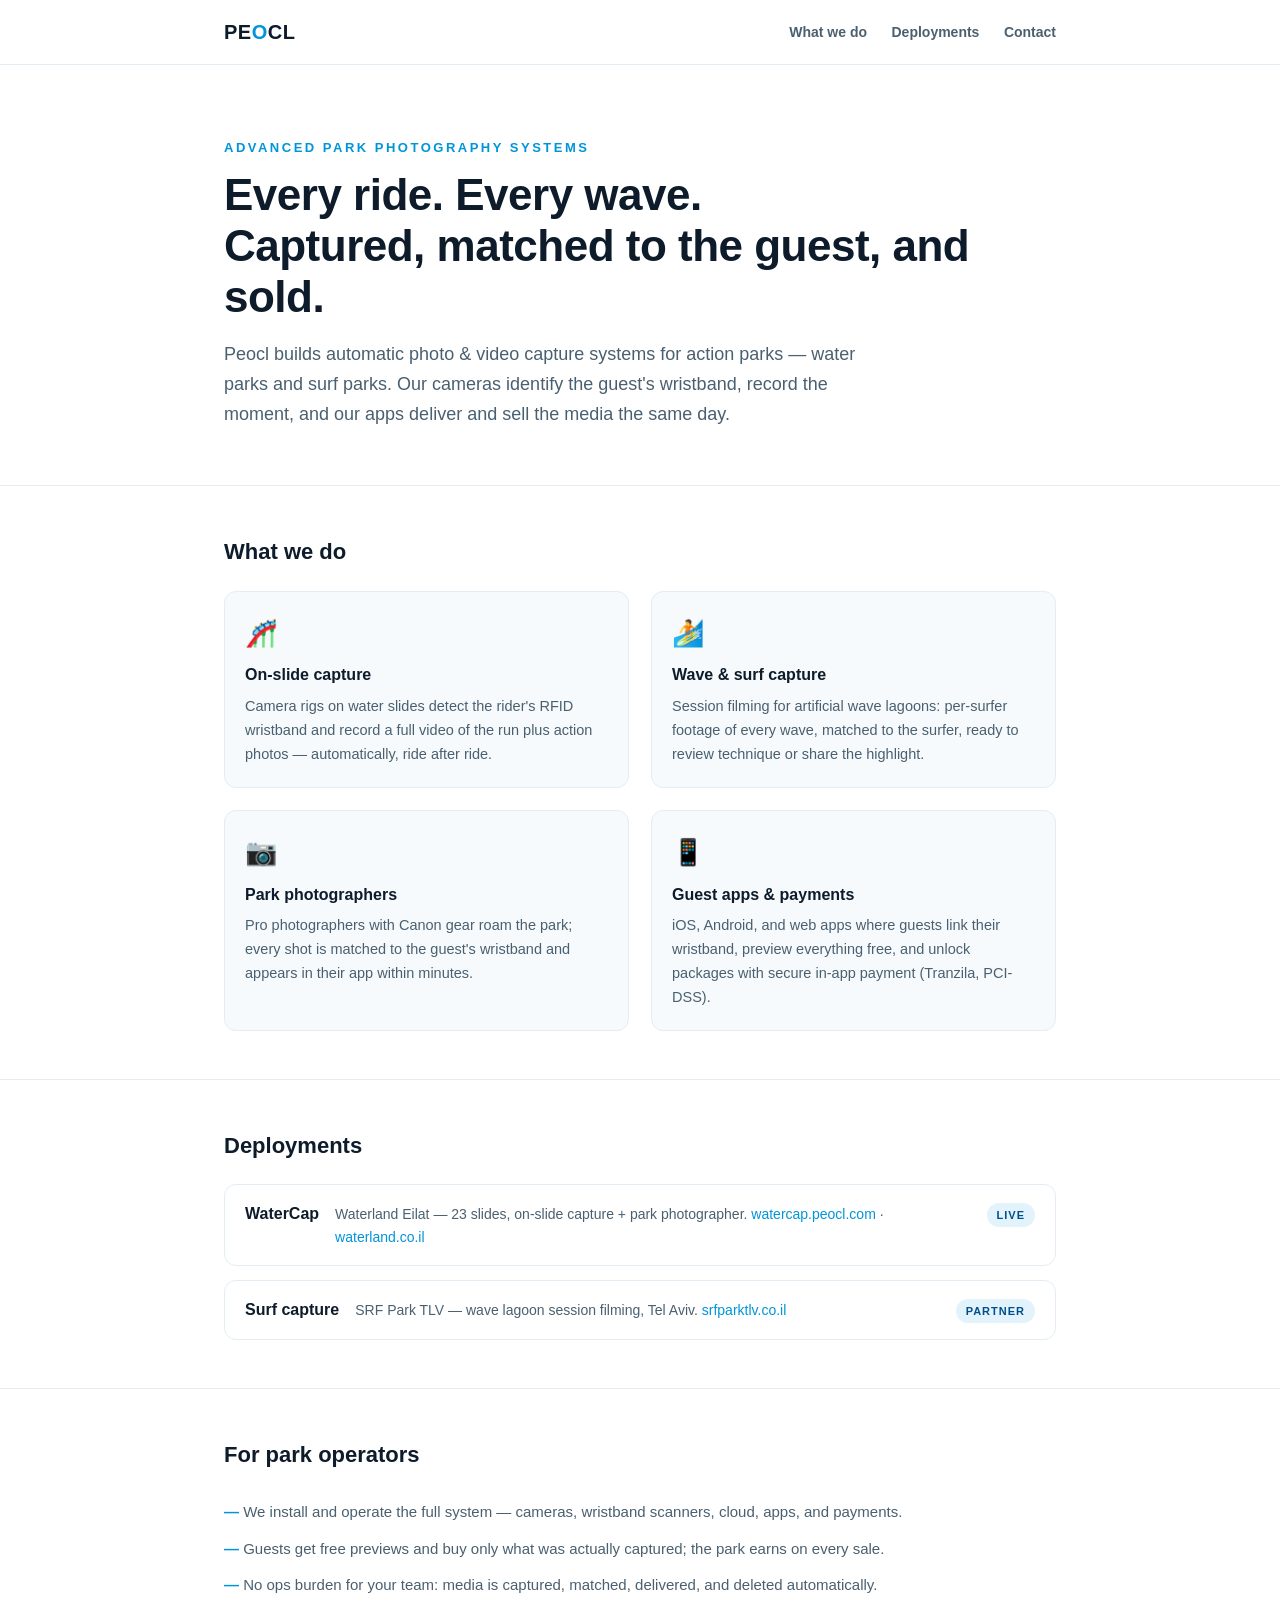
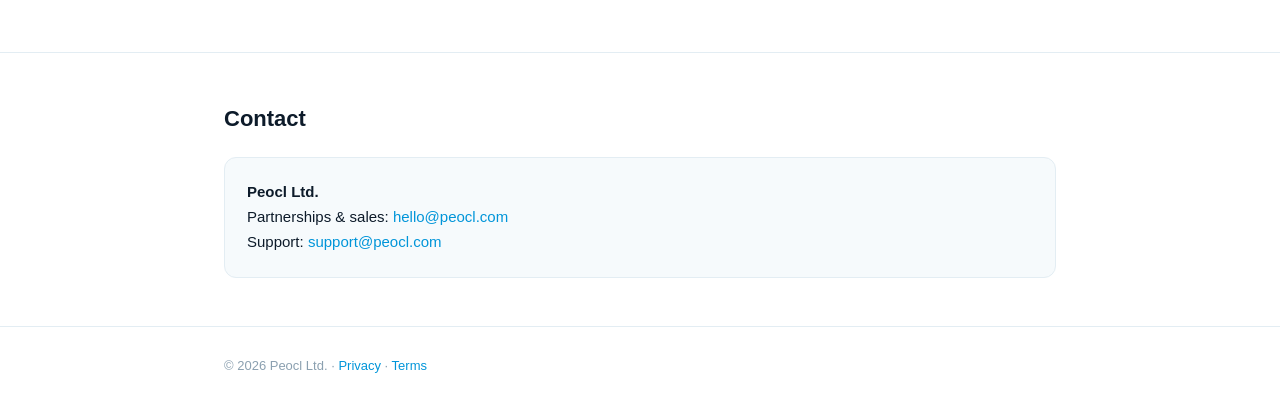
==== Peocl/index.html @ 047159e8 "Add Peocl, WaterCap, and Surfai websites Co-Authored-By: Claude Fable 5 <noreply@anthropic.com>" ====
<!doctype html>
<html lang="en">
<head>
  <meta charset="utf-8">
  <meta name="viewport" content="width=device-width, initial-scale=1.0">
  <title>Peocl — Advanced capture systems for action parks</title>
  <meta name="description" content="Peocl builds automatic photography and video capture systems for water parks and surf parks — on-slide cameras, wave capture, park photographers, and guest apps that sell the media.">
  <link rel="icon" href="data:image/svg+xml,%3Csvg xmlns='http://www.w3.org/2000/svg' viewBox='0 0 100 100'%3E%3Ctext y='.9em' font-size='90'%3E%F0%9F%93%B8%3C/text%3E%3C/svg%3E">
  <style>
    :root {
      --ink: #0d1b2a;
      --ink2: #4a6070;
      --muted: #8ba0b0;
      --accent: #0095d9;
      --accent-dark: #004f8c;
      --line: #e3edf3;
      --bg-soft: #f6fafc;
    }
    * { box-sizing: border-box; margin: 0; padding: 0; }
    body {
      font-family: -apple-system, BlinkMacSystemFont, "Segoe UI", Roboto, Arial, sans-serif;
      color: var(--ink);
      background: #fff;
      line-height: 1.65;
      -webkit-font-smoothing: antialiased;
    }
    .container { max-width: 880px; margin: 0 auto; padding: 0 24px; }
    a { color: var(--accent); text-decoration: none; }
    a:hover { text-decoration: underline; }

    header { border-bottom: 1px solid var(--line); }
    .header-inner { display: flex; align-items: center; justify-content: space-between; height: 64px; }
    .logo { font-size: 20px; font-weight: 800; letter-spacing: 0.5px; color: var(--ink); }
    .logo span { color: var(--accent); }
    nav a { color: var(--ink2); font-size: 14px; font-weight: 600; margin-left: 20px; }

    .hero { padding: 72px 0 56px; }
    .kicker {
      color: var(--accent); font-size: 13px; font-weight: 800;
      letter-spacing: 2.5px; text-transform: uppercase;
    }
    h1 { font-size: clamp(30px, 5vw, 44px); line-height: 1.15; margin: 12px 0 18px; letter-spacing: -0.5px; }
    .hero p { font-size: 18px; color: var(--ink2); max-width: 640px; }

    section { padding: 48px 0; border-top: 1px solid var(--line); }
    h2 { font-size: 22px; margin-bottom: 20px; }
    h3 { font-size: 16px; margin-bottom: 6px; }

    .grid { display: grid; grid-template-columns: 1fr 1fr; gap: 22px; }
    @media (max-width: 680px) { .grid { grid-template-columns: 1fr; } }
    .card {
      border: 1px solid var(--line); border-radius: 12px; padding: 20px;
      background: var(--bg-soft);
    }
    .card .icon { font-size: 26px; margin-bottom: 8px; }
    .card p { color: var(--ink2); font-size: 14.5px; }

    .deploy { display: flex; flex-direction: column; gap: 14px; }
    .deploy-row {
      display: flex; align-items: baseline; justify-content: space-between; gap: 16px;
      border: 1px solid var(--line); border-radius: 12px; padding: 16px 20px;
      flex-wrap: wrap;
    }
    .deploy-row strong { font-size: 16px; }
    .deploy-row .where { color: var(--ink2); font-size: 14px; flex: 1; }
    .tag {
      font-size: 11px; font-weight: 800; letter-spacing: 1px; text-transform: uppercase;
      color: var(--accent-dark); background: #e2f3fc; border-radius: 20px; padding: 3px 10px;
    }

    ul.plain { list-style: none; }
    ul.plain li { padding: 6px 0; color: var(--ink2); font-size: 15px; }
    ul.plain li::before { content: "— "; color: var(--accent); font-weight: 700; }

    .contact-box {
      background: var(--bg-soft); border: 1px solid var(--line); border-radius: 12px;
      padding: 22px; font-size: 15px;
    }

    footer { border-top: 1px solid var(--line); padding: 28px 0 40px; color: var(--muted); font-size: 13px; }
  </style>
</head>
<body>

<header>
  <div class="container header-inner">
    <div class="logo">PE<span>O</span>CL</div>
    <nav>
      <a href="#what">What we do</a>
      <a href="#deployments">Deployments</a>
      <a href="#contact">Contact</a>
    </nav>
  </div>
</header>

<div class="hero">
  <div class="container">
    <div class="kicker">Advanced park photography systems</div>
    <h1>Every ride. Every wave.<br>Captured, matched to the guest, and sold.</h1>
    <p>
      Peocl builds automatic photo &amp; video capture systems for action parks —
      water parks and surf parks. Our cameras identify the guest's wristband,
      record the moment, and our apps deliver and sell the media the same day.
    </p>
  </div>
</div>

<section id="what">
  <div class="container">
    <h2>What we do</h2>
    <div class="grid">
      <div class="card">
        <div class="icon">🎢</div>
        <h3>On-slide capture</h3>
        <p>Camera rigs on water slides detect the rider's RFID wristband and record a full video of the run plus action photos — automatically, ride after ride.</p>
      </div>
      <div class="card">
        <div class="icon">🏄</div>
        <h3>Wave &amp; surf capture</h3>
        <p>Session filming for artificial wave lagoons: per-surfer footage of every wave, matched to the surfer, ready to review technique or share the highlight.</p>
      </div>
      <div class="card">
        <div class="icon">📷</div>
        <h3>Park photographers</h3>
        <p>Pro photographers with Canon gear roam the park; every shot is matched to the guest's wristband and appears in their app within minutes.</p>
      </div>
      <div class="card">
        <div class="icon">📱</div>
        <h3>Guest apps &amp; payments</h3>
        <p>iOS, Android, and web apps where guests link their wristband, preview everything free, and unlock packages with secure in-app payment (Tranzila, PCI-DSS).</p>
      </div>
    </div>
  </div>
</section>

<section id="deployments">
  <div class="container">
    <h2>Deployments</h2>
    <div class="deploy">
      <div class="deploy-row">
        <strong>WaterCap</strong>
        <span class="where">Waterland Eilat — 23 slides, on-slide capture + park photographer. <a href="https://watercap.peocl.com/" target="_blank" rel="noopener">watercap.peocl.com</a> · <a href="https://www.waterland.co.il/" target="_blank" rel="noopener">waterland.co.il</a></span>
        <span class="tag">Live</span>
      </div>
      <div class="deploy-row">
        <strong>Surf capture</strong>
        <span class="where">SRF Park TLV — wave lagoon session filming, Tel Aviv. <a href="https://www.srfparktlv.co.il/" target="_blank" rel="noopener">srfparktlv.co.il</a></span>
        <span class="tag">Partner</span>
      </div>
    </div>
  </div>
</section>

<section>
  <div class="container">
    <h2>For park operators</h2>
    <ul class="plain">
      <li>We install and operate the full system — cameras, wristband scanners, cloud, apps, and payments.</li>
      <li>Guests get free previews and buy only what was actually captured; the park earns on every sale.</li>
      <li>No ops burden for your team: media is captured, matched, delivered, and deleted automatically.</li>
    </ul>
  </div>
</section>

<section id="contact">
  <div class="container">
    <h2>Contact</h2>
    <div class="contact-box">
      <strong>Peocl Ltd.</strong><br>
      Partnerships &amp; sales: <a href="mailto:hello@peocl.com">hello@peocl.com</a><br>
      Support: <a href="mailto:support@peocl.com">support@peocl.com</a>
    </div>
  </div>
</section>

<footer>
  <div class="container">
    © 2026 Peocl Ltd. · <a href="https://watercap.peocl.com/legal/watercap-privacy-policy-en.pdf">Privacy</a> · <a href="https://watercap.peocl.com/legal/watercap-terms-en.pdf">Terms</a>
  </div>
</footer>

</body>
</html>
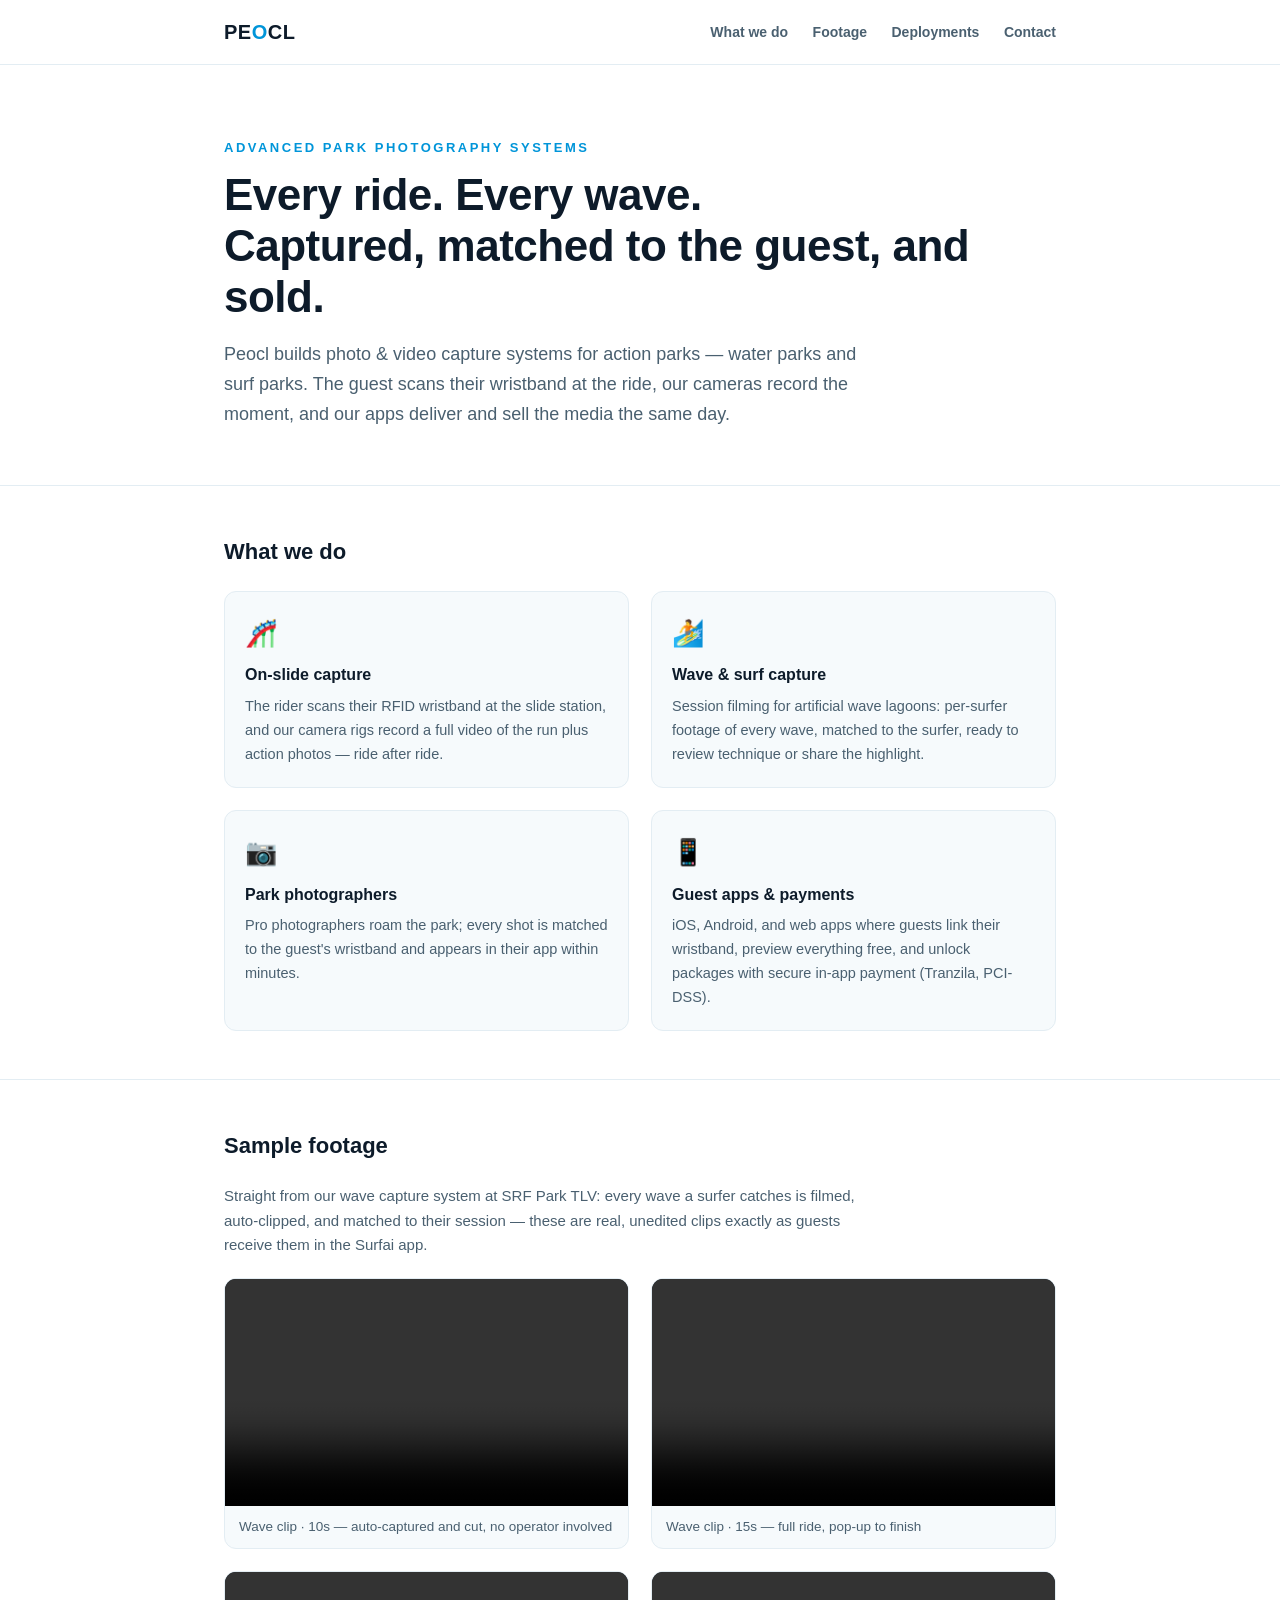
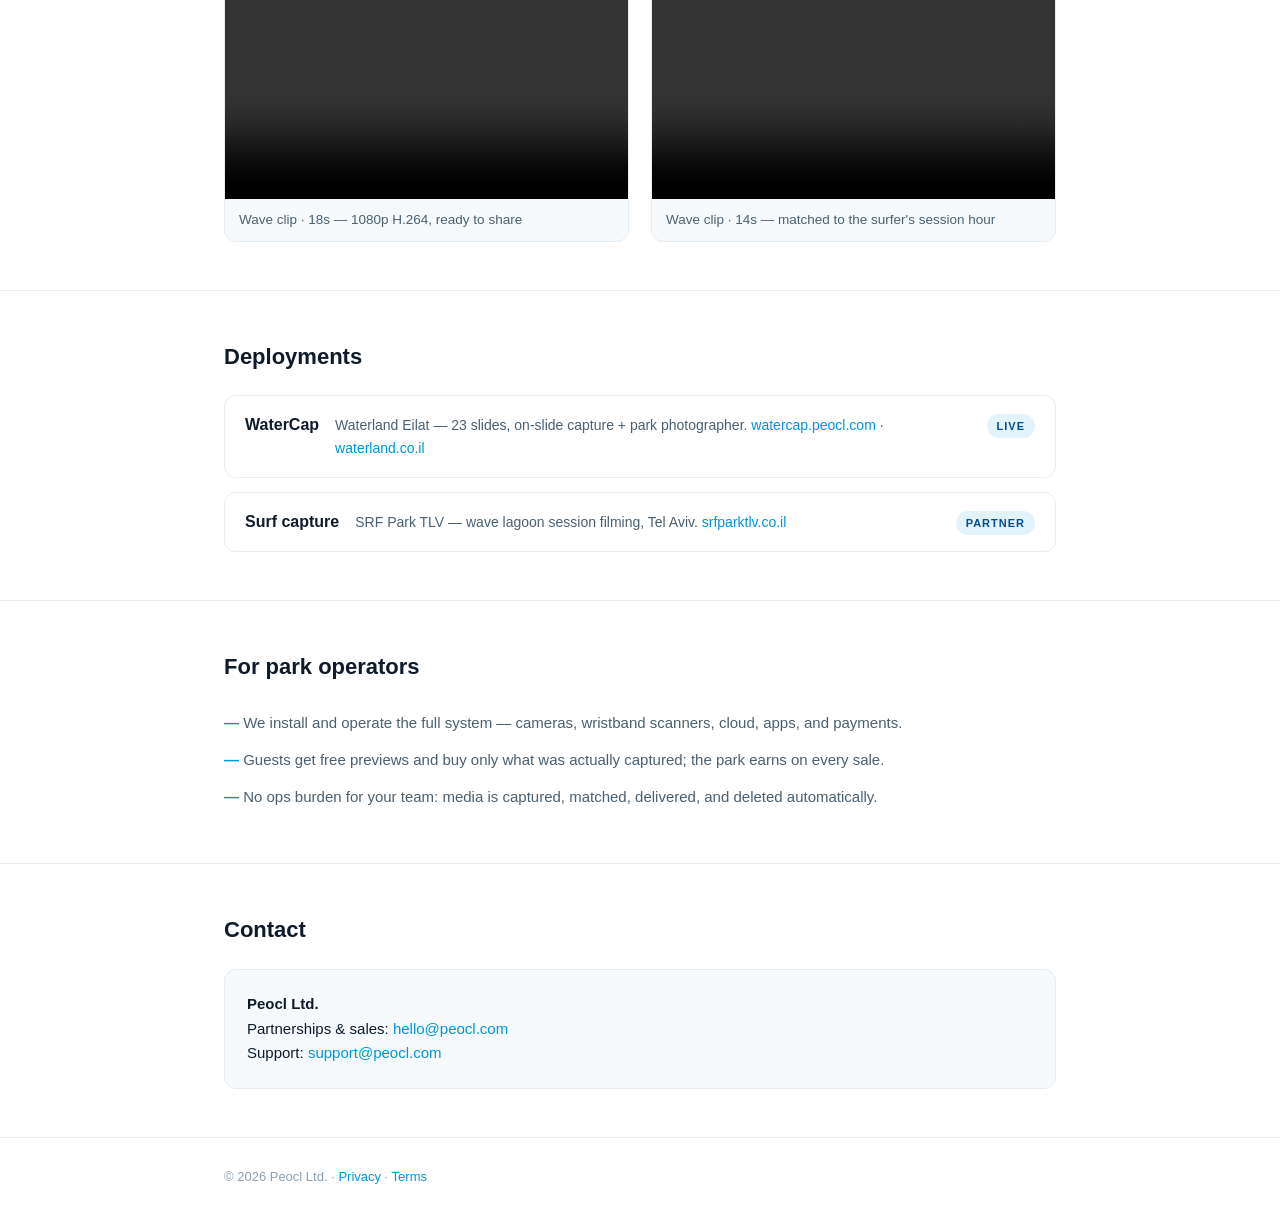
==== commit 46aa2a99: "Add wave clips, photographer gallery, and copy fixes - Surfai: real wave clip in hero phone + Sample" ====
--- a/Peocl/index.html
+++ b/Peocl/index.html
@@ -4,7 +4,7 @@
   <meta charset="utf-8">
   <meta name="viewport" content="width=device-width, initial-scale=1.0">
   <title>Peocl — Advanced capture systems for action parks</title>
-  <meta name="description" content="Peocl builds automatic photography and video capture systems for water parks and surf parks — on-slide cameras, wave capture, park photographers, and guest apps that sell the media.">
+  <meta name="description" content="Peocl builds photography and video capture systems for water parks and surf parks — on-slide cameras, wave capture, park photographers, and guest apps that sell the media.">
   <link rel="icon" href="data:image/svg+xml,%3Csvg xmlns='http://www.w3.org/2000/svg' viewBox='0 0 100 100'%3E%3Ctext y='.9em' font-size='90'%3E%F0%9F%93%B8%3C/text%3E%3C/svg%3E">
   <style>
     :root {
@@ -55,6 +55,16 @@
     .card .icon { font-size: 26px; margin-bottom: 8px; }
     .card p { color: var(--ink2); font-size: 14.5px; }
 
+    .clips { display: grid; grid-template-columns: 1fr 1fr; gap: 22px; }
+    @media (max-width: 680px) { .clips { grid-template-columns: 1fr; } }
+    .clip {
+      border: 1px solid var(--line); border-radius: 12px; overflow: hidden;
+      background: var(--bg-soft); margin: 0;
+    }
+    .clip video { width: 100%; aspect-ratio: 16/9; object-fit: cover; display: block; background: var(--ink); }
+    .clip figcaption { padding: 10px 14px; font-size: 13.5px; color: var(--ink2); }
+    .section-note { color: var(--ink2); font-size: 15px; margin-bottom: 20px; max-width: 640px; }
+
     .deploy { display: flex; flex-direction: column; gap: 14px; }
     .deploy-row {
       display: flex; align-items: baseline; justify-content: space-between; gap: 16px;
@@ -87,6 +97,7 @@
     <div class="logo">PE<span>O</span>CL</div>
     <nav>
       <a href="#what">What we do</a>
+      <a href="#footage">Footage</a>
       <a href="#deployments">Deployments</a>
       <a href="#contact">Contact</a>
     </nav>
@@ -98,9 +109,9 @@
     <div class="kicker">Advanced park photography systems</div>
     <h1>Every ride. Every wave.<br>Captured, matched to the guest, and sold.</h1>
     <p>
-      Peocl builds automatic photo &amp; video capture systems for action parks —
-      water parks and surf parks. Our cameras identify the guest's wristband,
-      record the moment, and our apps deliver and sell the media the same day.
+      Peocl builds photo &amp; video capture systems for action parks —
+      water parks and surf parks. The guest scans their wristband at the ride,
+      our cameras record the moment, and our apps deliver and sell the media the same day.
     </p>
   </div>
 </div>
@@ -112,7 +123,7 @@
       <div class="card">
         <div class="icon">🎢</div>
         <h3>On-slide capture</h3>
-        <p>Camera rigs on water slides detect the rider's RFID wristband and record a full video of the run plus action photos — automatically, ride after ride.</p>
+        <p>The rider scans their RFID wristband at the slide station, and our camera rigs record a full video of the run plus action photos — ride after ride.</p>
       </div>
       <div class="card">
         <div class="icon">🏄</div>
@@ -122,13 +133,42 @@
       <div class="card">
         <div class="icon">📷</div>
         <h3>Park photographers</h3>
-        <p>Pro photographers with Canon gear roam the park; every shot is matched to the guest's wristband and appears in their app within minutes.</p>
+        <p>Pro photographers roam the park; every shot is matched to the guest's wristband and appears in their app within minutes.</p>
       </div>
       <div class="card">
         <div class="icon">📱</div>
         <h3>Guest apps &amp; payments</h3>
         <p>iOS, Android, and web apps where guests link their wristband, preview everything free, and unlock packages with secure in-app payment (Tranzila, PCI-DSS).</p>
       </div>
+    </div>
+  </div>
+</section>
+
+<section id="footage">
+  <div class="container">
+    <h2>Sample footage</h2>
+    <p class="section-note">
+      Straight from our wave capture system at SRF Park TLV: every wave a surfer
+      catches is filmed, auto-clipped, and matched to their session — these are
+      real, unedited clips exactly as guests receive them in the Surfai app.
+    </p>
+    <div class="clips">
+      <figure class="clip">
+        <video src="media/wave-1.mp4" controls preload="metadata" playsinline></video>
+        <figcaption>Wave clip · 10s — auto-captured and cut, no operator involved</figcaption>
+      </figure>
+      <figure class="clip">
+        <video src="media/wave-2.mp4" controls preload="metadata" playsinline></video>
+        <figcaption>Wave clip · 15s — full ride, pop-up to finish</figcaption>
+      </figure>
+      <figure class="clip">
+        <video src="media/wave-3.mp4" controls preload="metadata" playsinline></video>
+        <figcaption>Wave clip · 18s — 1080p H.264, ready to share</figcaption>
+      </figure>
+      <figure class="clip">
+        <video src="media/wave-4.mp4" controls preload="metadata" playsinline></video>
+        <figcaption>Wave clip · 14s — matched to the surfer's session hour</figcaption>
+      </figure>
     </div>
   </div>
 </section>
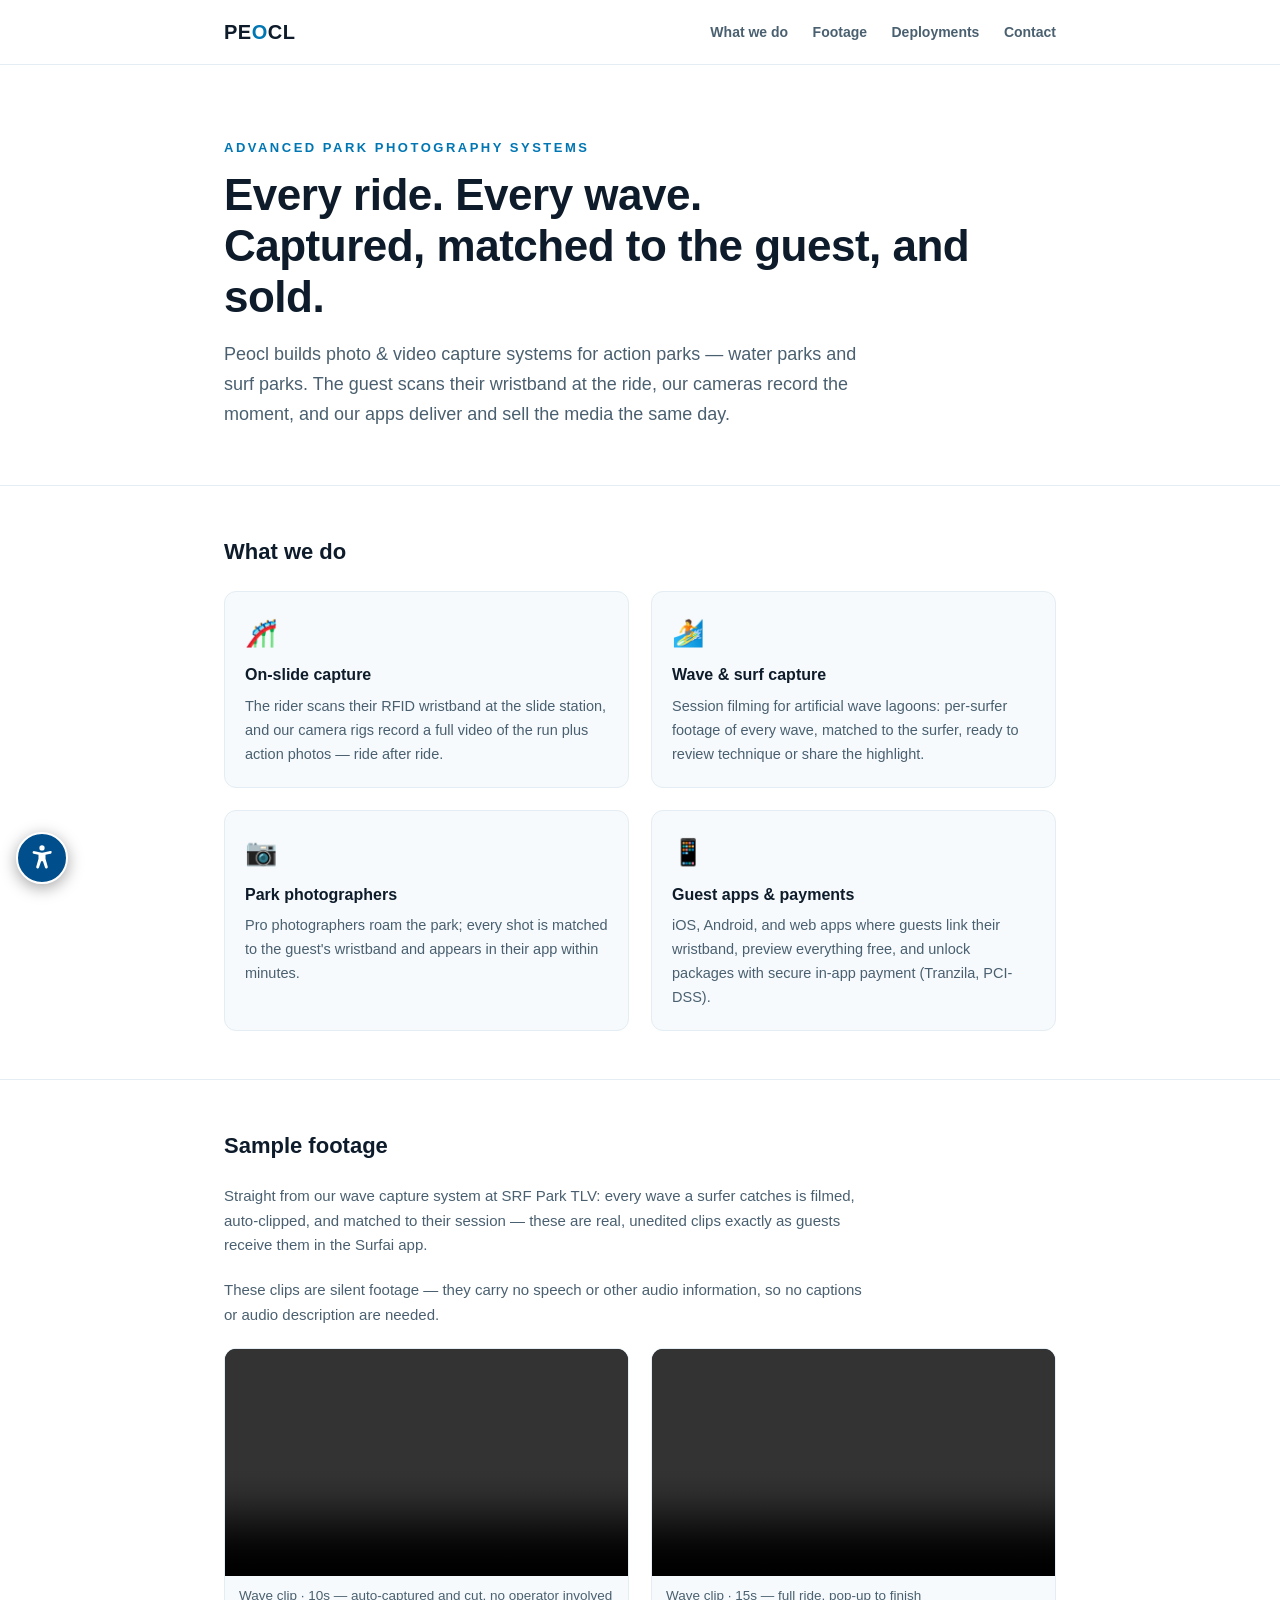
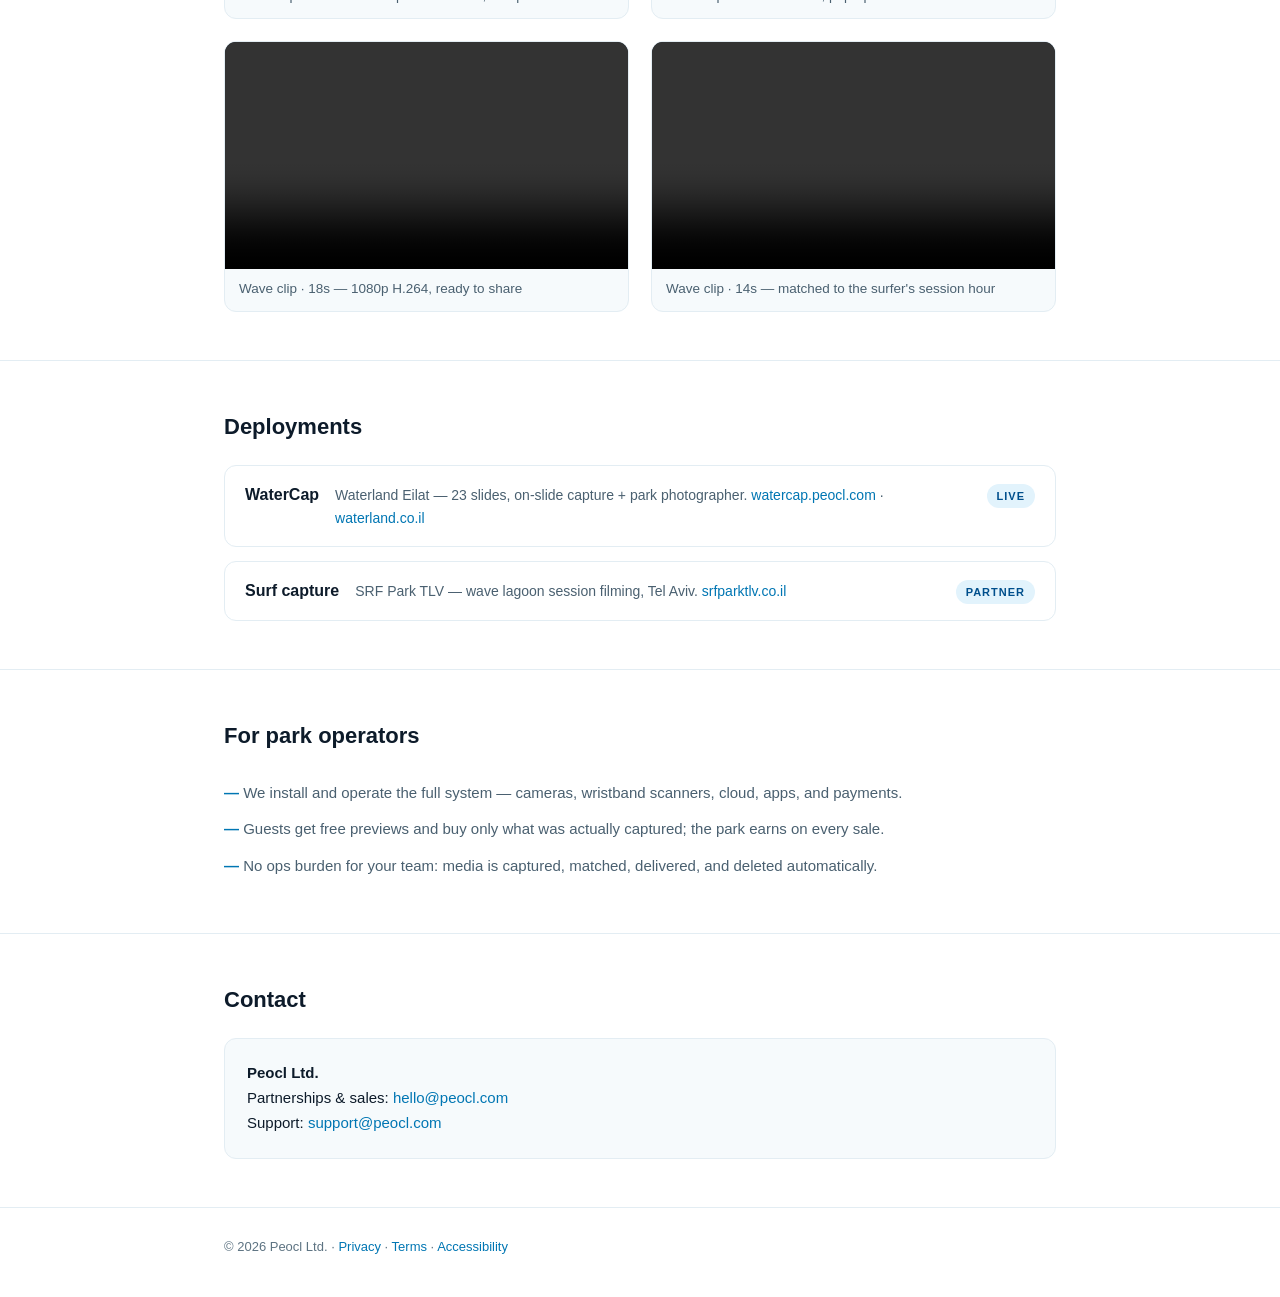
==== commit d72a1093: "accessibility: WCAG 2.1 AA pass across all three sites Adds a shared, dependency-free accessibility " ====
--- a/Peocl/index.html
+++ b/Peocl/index.html
@@ -6,15 +6,22 @@
   <title>Peocl — Advanced capture systems for action parks</title>
   <meta name="description" content="Peocl builds photography and video capture systems for water parks and surf parks — on-slide cameras, wave capture, park photographers, and guest apps that sell the media.">
   <link rel="icon" href="data:image/svg+xml,%3Csvg xmlns='http://www.w3.org/2000/svg' viewBox='0 0 100 100'%3E%3Ctext y='.9em' font-size='90'%3E%F0%9F%93%B8%3C/text%3E%3C/svg%3E">
+  <link rel="stylesheet" href="a11y.css">
+  <script src="a11y.js"></script>
   <style>
     :root {
       --ink: #0d1b2a;
       --ink2: #4a6070;
-      --muted: #8ba0b0;
+      /* --muted / --accent-text are the contrast-safe (AA on white) pair of
+         --accent; --accent stays the brand colour for fills and borders. */
+      --muted: #5d7382;
       --accent: #0095d9;
+      --accent-text: #0076b3;
       --accent-dark: #004f8c;
       --line: #e3edf3;
       --bg-soft: #f6fafc;
+      --a11y-focus: #004f8c;
+      --a11y-accent: #004f8c;
     }
     * { box-sizing: border-box; margin: 0; padding: 0; }
     body {
@@ -25,18 +32,18 @@
       -webkit-font-smoothing: antialiased;
     }
     .container { max-width: 880px; margin: 0 auto; padding: 0 24px; }
-    a { color: var(--accent); text-decoration: none; }
+    a { color: var(--accent-text); text-decoration: none; }
     a:hover { text-decoration: underline; }
 
     header { border-bottom: 1px solid var(--line); }
     .header-inner { display: flex; align-items: center; justify-content: space-between; height: 64px; }
     .logo { font-size: 20px; font-weight: 800; letter-spacing: 0.5px; color: var(--ink); }
-    .logo span { color: var(--accent); }
+    .logo span { color: var(--accent-text); }
     nav a { color: var(--ink2); font-size: 14px; font-weight: 600; margin-left: 20px; }
 
     .hero { padding: 72px 0 56px; }
     .kicker {
-      color: var(--accent); font-size: 13px; font-weight: 800;
+      color: var(--accent-text); font-size: 13px; font-weight: 800;
       letter-spacing: 2.5px; text-transform: uppercase;
     }
     h1 { font-size: clamp(30px, 5vw, 44px); line-height: 1.15; margin: 12px 0 18px; letter-spacing: -0.5px; }
@@ -80,7 +87,7 @@
 
     ul.plain { list-style: none; }
     ul.plain li { padding: 6px 0; color: var(--ink2); font-size: 15px; }
-    ul.plain li::before { content: "— "; color: var(--accent); font-weight: 700; }
+    ul.plain li::before { content: "— "; color: var(--accent-text); font-weight: 700; }
 
     .contact-box {
       background: var(--bg-soft); border: 1px solid var(--line); border-radius: 12px;
@@ -88,14 +95,21 @@
     }
 
     footer { border-top: 1px solid var(--line); padding: 28px 0 40px; color: var(--muted); font-size: 13px; }
+    footer a { color: var(--accent-text); }
+
+    @media (prefers-reduced-motion: reduce) {
+      html { scroll-behavior: auto; }
+    }
   </style>
 </head>
 <body>
 
+<a class="a11y-skip" href="#main">Skip to main content</a>
+
 <header>
   <div class="container header-inner">
     <div class="logo">PE<span>O</span>CL</div>
-    <nav>
+    <nav aria-label="Main">
       <a href="#what">What we do</a>
       <a href="#footage">Footage</a>
       <a href="#deployments">Deployments</a>
@@ -103,6 +117,8 @@
     </nav>
   </div>
 </header>
+
+<main id="main">
 
 <div class="hero">
   <div class="container">
@@ -121,22 +137,22 @@
     <h2>What we do</h2>
     <div class="grid">
       <div class="card">
-        <div class="icon">🎢</div>
+        <div class="icon" aria-hidden="true">🎢</div>
         <h3>On-slide capture</h3>
         <p>The rider scans their RFID wristband at the slide station, and our camera rigs record a full video of the run plus action photos — ride after ride.</p>
       </div>
       <div class="card">
-        <div class="icon">🏄</div>
+        <div class="icon" aria-hidden="true">🏄</div>
         <h3>Wave &amp; surf capture</h3>
         <p>Session filming for artificial wave lagoons: per-surfer footage of every wave, matched to the surfer, ready to review technique or share the highlight.</p>
       </div>
       <div class="card">
-        <div class="icon">📷</div>
+        <div class="icon" aria-hidden="true">📷</div>
         <h3>Park photographers</h3>
         <p>Pro photographers roam the park; every shot is matched to the guest's wristband and appears in their app within minutes.</p>
       </div>
       <div class="card">
-        <div class="icon">📱</div>
+        <div class="icon" aria-hidden="true">📱</div>
         <h3>Guest apps &amp; payments</h3>
         <p>iOS, Android, and web apps where guests link their wristband, preview everything free, and unlock packages with secure in-app payment (Tranzila, PCI-DSS).</p>
       </div>
@@ -152,21 +168,29 @@
       catches is filmed, auto-clipped, and matched to their session — these are
       real, unedited clips exactly as guests receive them in the Surfai app.
     </p>
+    <p class="section-note">
+      These clips are silent footage — they carry no speech or other audio
+      information, so no captions or audio description are needed.
+    </p>
     <div class="clips">
       <figure class="clip">
-        <video src="media/wave-1.mp4" controls preload="metadata" playsinline></video>
+        <video src="media/wave-1.mp4" controls preload="metadata" playsinline
+               aria-label="Silent 10-second clip: a surfer rides a wave, auto-captured and cut with no operator involved"></video>
         <figcaption>Wave clip · 10s — auto-captured and cut, no operator involved</figcaption>
       </figure>
       <figure class="clip">
-        <video src="media/wave-2.mp4" controls preload="metadata" playsinline></video>
+        <video src="media/wave-2.mp4" controls preload="metadata" playsinline
+               aria-label="Silent 15-second clip: a full ride from pop-up to finish"></video>
         <figcaption>Wave clip · 15s — full ride, pop-up to finish</figcaption>
       </figure>
       <figure class="clip">
-        <video src="media/wave-3.mp4" controls preload="metadata" playsinline></video>
+        <video src="media/wave-3.mp4" controls preload="metadata" playsinline
+               aria-label="Silent 18-second clip: a wave ride in 1080p, ready to share"></video>
         <figcaption>Wave clip · 18s — 1080p H.264, ready to share</figcaption>
       </figure>
       <figure class="clip">
-        <video src="media/wave-4.mp4" controls preload="metadata" playsinline></video>
+        <video src="media/wave-4.mp4" controls preload="metadata" playsinline
+               aria-label="Silent 14-second clip: a wave ride matched to the surfer's session hour"></video>
         <figcaption>Wave clip · 14s — matched to the surfer's session hour</figcaption>
       </figure>
     </div>
@@ -179,12 +203,12 @@
     <div class="deploy">
       <div class="deploy-row">
         <strong>WaterCap</strong>
-        <span class="where">Waterland Eilat — 23 slides, on-slide capture + park photographer. <a href="https://watercap.peocl.com/" target="_blank" rel="noopener">watercap.peocl.com</a> · <a href="https://www.waterland.co.il/" target="_blank" rel="noopener">waterland.co.il</a></span>
+        <span class="where">Waterland Eilat — 23 slides, on-slide capture + park photographer. <a href="https://watercap.peocl.com/" target="_blank" rel="noopener">watercap.peocl.com<span class="sr-only"> (opens in a new tab)</span></a> · <a href="https://www.waterland.co.il/" target="_blank" rel="noopener">waterland.co.il<span class="sr-only"> (opens in a new tab)</span></a></span>
         <span class="tag">Live</span>
       </div>
       <div class="deploy-row">
         <strong>Surf capture</strong>
-        <span class="where">SRF Park TLV — wave lagoon session filming, Tel Aviv. <a href="https://www.srfparktlv.co.il/" target="_blank" rel="noopener">srfparktlv.co.il</a></span>
+        <span class="where">SRF Park TLV — wave lagoon session filming, Tel Aviv. <a href="https://www.srfparktlv.co.il/" target="_blank" rel="noopener">srfparktlv.co.il<span class="sr-only"> (opens in a new tab)</span></a></span>
         <span class="tag">Partner</span>
       </div>
     </div>
@@ -213,9 +237,11 @@
   </div>
 </section>
 
+</main>
+
 <footer>
   <div class="container">
-    © 2026 Peocl Ltd. · <a href="https://watercap.peocl.com/legal/watercap-privacy-policy-en.pdf">Privacy</a> · <a href="https://watercap.peocl.com/legal/watercap-terms-en.pdf">Terms</a>
+    © 2026 Peocl Ltd. · <a href="https://watercap.peocl.com/legal/watercap-privacy-policy-en.pdf">Privacy</a> · <a href="https://watercap.peocl.com/legal/watercap-terms-en.pdf">Terms</a> · <a href="accessibility.html">Accessibility</a>
   </div>
 </footer>
 
--- a/Peocl/a11y.css
+++ b/Peocl/a11y.css
@@ -0,0 +1,313 @@
+/* ─────────────────────────────────────────────────────────────────────
+   Accessibility layer — shared, identical copy on all Peocl sites.
+   Ships the accessibility menu plus the site-wide a11y primitives
+   (skip link, focus rings, screen-reader-only text).
+
+   Per-site override hooks, set in the page's own :root if wanted:
+     --a11y-focus    focus ring colour           (default #12467a)
+     --a11y-accent   menu button / accent colour (default #0d3a5c)
+
+   Toggle state lives as classes on <html>:
+     .a11y-contrast  .a11y-grayscale  .a11y-links
+     .a11y-font      .a11y-no-motion  .a11y-cursor
+   ───────────────────────────────────────────────────────────────────── */
+
+/* ── Primitives ───────────────────────────────────────────────────────── */
+
+/* Visible only to screen readers. */
+.sr-only {
+  position: absolute !important;
+  width: 1px; height: 1px;
+  padding: 0; margin: -1px;
+  overflow: hidden;
+  clip: rect(0, 0, 0, 0);
+  white-space: nowrap;
+  border: 0;
+}
+
+/* Skip link — off-screen until focused. */
+.a11y-skip {
+  position: absolute;
+  inset-inline-start: 12px;
+  top: -60px;
+  z-index: 10000;
+  background: #fff;
+  color: var(--a11y-accent, #0d3a5c);
+  border: 2px solid var(--a11y-accent, #0d3a5c);
+  border-radius: 0 0 10px 10px;
+  padding: 10px 18px;
+  font-size: 15px;
+  font-weight: 700;
+  text-decoration: none;
+  transition: top 0.15s ease-in;
+}
+.a11y-skip:focus { top: 0; }
+
+/* A single, always-legible focus ring for keyboard users. */
+:focus-visible {
+  outline: 3px solid var(--a11y-focus, #12467a);
+  outline-offset: 2px;
+  border-radius: 3px;
+}
+/* On dark/gradient backgrounds the dark ring would disappear — go white. */
+.hero :focus-visible,
+.partner-section :focus-visible,
+.footer :focus-visible,
+footer :focus-visible {
+  outline-color: #fff;
+}
+
+/* Anything explicitly marked as not-a-real-link (e.g. "coming soon"). */
+.is-inert {
+  cursor: default;
+  opacity: 0.75;
+}
+
+/* ── Menu: launcher button ────────────────────────────────────────────── */
+
+.a11y-ui,
+.a11y-ui * { box-sizing: border-box; }
+
+.a11y-fab {
+  position: fixed;
+  inset-inline-start: 16px;
+  bottom: 16px;
+  z-index: 9998;
+  width: 52px; height: 52px;
+  display: flex; align-items: center; justify-content: center;
+  padding: 0;
+  border: 2px solid #fff;
+  border-radius: 50%;
+  background: var(--a11y-accent, #0d3a5c);
+  color: #fff;
+  cursor: pointer;
+  box-shadow: 0 4px 16px rgba(0, 0, 0, 0.35);
+  transition: transform 0.15s ease, background 0.15s ease;
+}
+.a11y-fab:hover { transform: scale(1.06); }
+.a11y-fab svg { width: 30px; height: 30px; display: block; fill: currentColor; }
+
+@media print { .a11y-fab, .a11y-panel { display: none !important; } }
+
+/* ── Menu: panel ──────────────────────────────────────────────────────── */
+
+.a11y-panel {
+  position: fixed;
+  inset-inline-start: 16px;
+  bottom: 78px;
+  z-index: 9999;
+  width: 290px;
+  max-width: calc(100vw - 32px);
+  max-height: calc(100vh - 100px);
+  overflow-y: auto;
+  padding: 16px;
+  background: #fff;
+  color: #14202c;
+  border: 2px solid var(--a11y-accent, #0d3a5c);
+  border-radius: 14px;
+  box-shadow: 0 12px 40px rgba(0, 0, 0, 0.3);
+  font-family: -apple-system, BlinkMacSystemFont, "Segoe UI", Roboto,
+    "Arial Hebrew", Arial, sans-serif;
+  font-size: 15px;
+  line-height: 1.45;
+  text-align: start;
+}
+.a11y-panel[hidden] { display: none; }
+
+.a11y-panel-head {
+  display: flex; align-items: center; justify-content: space-between;
+  gap: 8px; margin-bottom: 12px;
+}
+.a11y-panel-head h2 {
+  font-size: 17px;
+  font-weight: 800;
+  color: #14202c;
+  margin: 0;
+  text-align: start;
+  letter-spacing: 0;
+}
+.a11y-close {
+  flex: none;
+  width: 34px; height: 34px;
+  display: flex; align-items: center; justify-content: center;
+  font-size: 20px; line-height: 1;
+  background: #eef3f7;
+  color: #14202c;
+  border: 1px solid #cdd9e2;
+  border-radius: 8px;
+  cursor: pointer;
+}
+.a11y-close:hover { background: #dfe8ef; }
+
+/* text-size stepper */
+.a11y-size { display: flex; align-items: center; gap: 8px; margin-bottom: 10px; }
+.a11y-size-label { font-weight: 700; font-size: 14px; flex: 1; }
+.a11y-step {
+  width: 40px; height: 40px;
+  /* "A+" / "A−" would reorder under RTL. */
+  direction: ltr;
+  font-size: 17px; font-weight: 800;
+  background: #fff; color: #14202c;
+  border: 1.5px solid #cdd9e2; border-radius: 9px;
+  cursor: pointer;
+}
+.a11y-step:hover:not(:disabled) { border-color: var(--a11y-accent, #0d3a5c); }
+.a11y-step:disabled { opacity: 0.45; cursor: not-allowed; }
+.a11y-size-value {
+  min-width: 52px;
+  text-align: center;
+  font-size: 13px; font-weight: 700;
+  font-variant-numeric: tabular-nums;
+}
+
+/* option buttons */
+.a11y-opts { display: flex; flex-direction: column; gap: 6px; }
+.a11y-opt {
+  display: flex; align-items: center; gap: 10px;
+  width: 100%;
+  padding: 10px 12px;
+  font-size: 14.5px; font-weight: 600;
+  text-align: start;
+  background: #f7fafc; color: #14202c;
+  border: 1.5px solid #dbe5ec; border-radius: 10px;
+  cursor: pointer;
+}
+.a11y-opt:hover { background: #eaf2f8; border-color: #b9cdda; }
+.a11y-opt-icon { flex: none; font-size: 17px; line-height: 1; }
+.a11y-opt-text { flex: 1; }
+.a11y-opt-state {
+  flex: none;
+  font-size: 11px; font-weight: 800; letter-spacing: 0.5px;
+  text-transform: uppercase;
+  color: #5d7382;
+}
+.a11y-opt[aria-pressed="true"] {
+  background: var(--a11y-accent, #0d3a5c);
+  border-color: var(--a11y-accent, #0d3a5c);
+  color: #fff;
+}
+.a11y-opt[aria-pressed="true"] .a11y-opt-state { color: #fff; }
+
+.a11y-foot {
+  margin-top: 12px; padding-top: 12px;
+  border-top: 1px solid #e2eaf0;
+  display: flex; flex-direction: column; gap: 8px;
+}
+.a11y-reset {
+  padding: 9px 12px;
+  font-size: 14px; font-weight: 700;
+  background: #fff; color: #8a2b2b;
+  border: 1.5px solid #e3c3c3; border-radius: 9px;
+  cursor: pointer;
+}
+.a11y-reset:hover { background: #fdf3f3; }
+.a11y-statement {
+  font-size: 13.5px; font-weight: 700;
+  color: #14467a;
+  text-decoration: underline;
+}
+
+/* ── Toggle: stop animations ──────────────────────────────────────────── */
+
+html.a11y-no-motion,
+html.a11y-no-motion * ,
+html.a11y-no-motion *::before,
+html.a11y-no-motion *::after {
+  animation-play-state: paused !important;
+  animation: none !important;
+  transition: none !important;
+  scroll-behavior: auto !important;
+}
+/* Content that is only visible at the end of a reveal transition. */
+html.a11y-no-motion .reveal {
+  opacity: 1 !important;
+  transform: none !important;
+}
+
+/* ── Toggle: highlight links ──────────────────────────────────────────── */
+
+html.a11y-links a:not(.a11y-ui a):not(.a11y-skip) {
+  text-decoration: underline !important;
+  text-underline-offset: 2px;
+  outline: 1px dotted currentColor;
+  outline-offset: 2px;
+}
+
+/* ── Toggle: readable font ────────────────────────────────────────────── */
+
+html.a11y-font body *:not(.a11y-ui):not(.a11y-ui *) {
+  font-family: Arial, "Arial Hebrew", "Helvetica Neue", Helvetica, sans-serif !important;
+  letter-spacing: normal !important;
+  font-style: normal !important;
+}
+
+/* ── Toggle: grayscale ────────────────────────────────────────────────── */
+
+html.a11y-grayscale { filter: grayscale(100%); }
+
+/* ── Toggle: big cursor ───────────────────────────────────────────────── */
+
+html.a11y-cursor,
+html.a11y-cursor * {
+  cursor: url("data:image/svg+xml,%3Csvg xmlns='http://www.w3.org/2000/svg' width='48' height='48' viewBox='0 0 48 48'%3E%3Cpath d='M8 2 L8 38 L17 29 L23 44 L30 41 L24 26 L37 26 Z' fill='%23fff' stroke='%23000' stroke-width='2.5'/%3E%3C/svg%3E")
+    4 2, auto !important;
+}
+html.a11y-cursor a,
+html.a11y-cursor button,
+html.a11y-cursor summary,
+html.a11y-cursor [role="button"] {
+  cursor: url("data:image/svg+xml,%3Csvg xmlns='http://www.w3.org/2000/svg' width='48' height='48' viewBox='0 0 48 48'%3E%3Cpath d='M16 4 a4 4 0 0 1 8 0 L24 20 L24 12 a4 4 0 0 1 8 0 L32 22 a4 4 0 0 1 8 0 L40 34 c0 6-5 11-11 11 L21 45 c-5 0-9-4-9-9 L12 20 a4 4 0 0 1 8 0 Z' fill='%23fff' stroke='%23000' stroke-width='2.5'/%3E%3C/svg%3E")
+    14 2, pointer !important;
+}
+
+/* ── Toggle: high contrast ────────────────────────────────────────────── */
+
+html.a11y-contrast,
+html.a11y-contrast body { background: #000 !important; }
+
+html.a11y-contrast body *:not(.a11y-ui):not(.a11y-ui *) {
+  background-color: transparent !important;
+  background-image: none !important;
+  color: #fff !important;
+  border-color: #fff !important;
+  box-shadow: none !important;
+  text-shadow: none !important;
+  opacity: 1 !important;
+  filter: none !important;
+  -webkit-backdrop-filter: none !important;
+  backdrop-filter: none !important;
+}
+/* These carry one extra :not() so they outweigh the blanket "everything turns
+   white" rule above — otherwise links stop being distinguishable. */
+html.a11y-contrast body a:not(.a11y-ui):not(.a11y-ui *),
+html.a11y-contrast body a:not(.a11y-ui):not(.a11y-ui *) * {
+  color: #ff0 !important;
+  text-decoration: underline !important;
+}
+html.a11y-contrast body button:not(.a11y-ui):not(.a11y-ui *),
+html.a11y-contrast body .btn:not(.a11y-ui):not(.a11y-ui *) {
+  background-color: #000 !important;
+  border: 2px solid #fff !important;
+}
+html.a11y-contrast body .btn:not(.a11y-ui):not(.a11y-ui *),
+html.a11y-contrast body .btn:not(.a11y-ui):not(.a11y-ui *) * {
+  color: #ff0 !important;
+}
+/* Purely decorative colour blocks stop earning their keep in this mode. */
+html.a11y-contrast .wave-divider,
+html.a11y-contrast .bubbles,
+html.a11y-contrast .foam,
+html.a11y-contrast .hero::before,
+html.a11y-contrast .hero-phone { display: none !important; }
+html.a11y-contrast .hero,
+html.a11y-contrast .partner-section,
+html.a11y-contrast .section-alt,
+html.a11y-contrast .footer,
+html.a11y-contrast footer { border-top: 1px solid #fff !important; }
+
+/* ── Respect the OS-level reduced-motion preference too ───────────────── */
+
+@media (prefers-reduced-motion: reduce) {
+  html { scroll-behavior: auto !important; }
+  .a11y-skip, .a11y-fab { transition: none; }
+}
